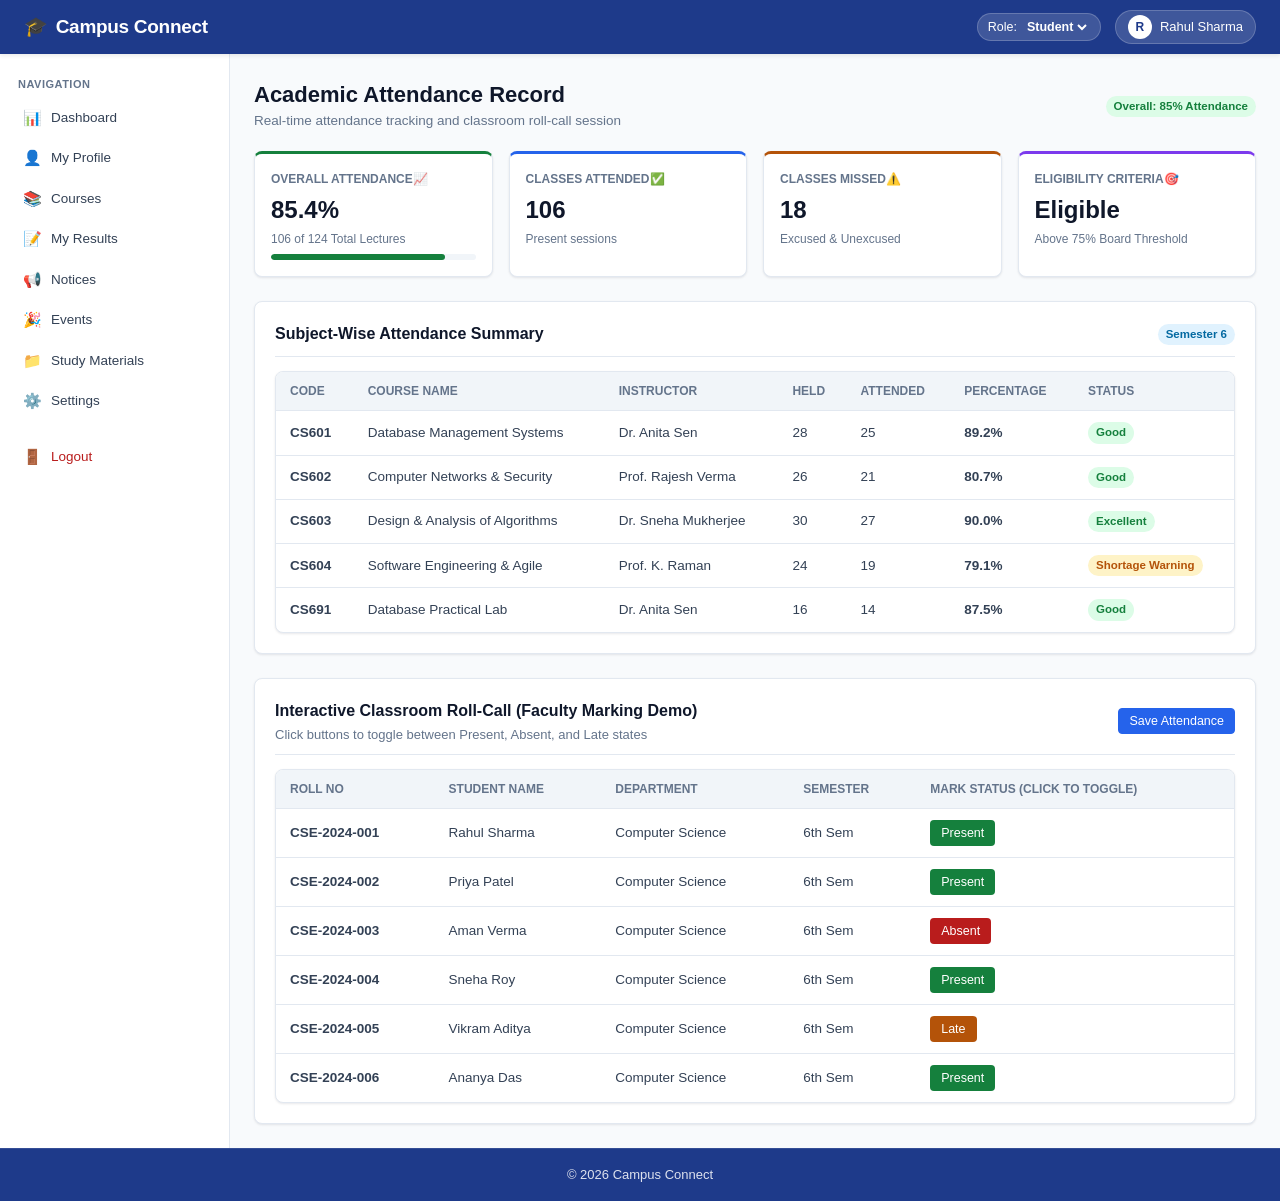
==== attendance.html @ 81082ef9 "Campus Connect 50% Frontend" ====
<!DOCTYPE html>
<html lang="en">
<head>
  <meta charset="UTF-8">
  <meta name="viewport" content="width=device-width, initial-scale=1.0">
  <title>Attendance - Campus Connect</title>
  <link rel="stylesheet" href="css/style.css?v=50">
</head>
<body>

  <!-- Topbar -->
  <header class="topbar">
    <div class="brand-wrap">
      <span class="menu-btn" id="menuBtn">&#9776;</span>
      <a href="dashboard.html" class="logo">
        <span>🎓</span>
        <span>Campus Connect</span>
      </a>
    </div>

    <div class="topbar-actions">
      <div class="role-switch-box">
        <span>Role:</span>
        <select id="globalRoleSelect">
          <option value="student">Student</option>
          <option value="faculty">Faculty</option>
          <option value="admin">Admin</option>
        </select>
      </div>

      <a href="profile.html" class="user-chip">
        <div class="user-avatar-mini" id="topbarAvatar">R</div>
        <span id="topbarUserName">Rahul Sharma</span>
      </a>
    </div>
  </header>

  <div class="dashboard-wrap">
    
    <!-- Mobile Drawer Overlay -->
    <div class="sidebar-overlay" id="sidebarOverlay"></div>

    <!-- Sidebar -->
    <aside class="sidebar" id="sidebar">
      <div class="sidebar-heading">Navigation</div>
      <nav class="sidebar-nav" id="sidebarNav"></nav>
    </aside>

    <!-- Main Content -->
    <main class="main-content">
      <div class="page-header">
        <div>
          <h2>Academic Attendance Record</h2>
          <p>Real-time attendance tracking and classroom roll-call session</p>
        </div>
        <div class="page-actions">
          <span class="badge badge-success" id="presentCountDisplay">Overall: 85% Attendance</span>
        </div>
      </div>

      <!-- Student Attendance Overview Cards -->
      <div class="card-grid" style="margin-bottom: 24px;">
        <div class="stat-card stat-green">
          <div class="stat-card-header"><span class="stat-card-title">Overall Attendance</span><span class="stat-card-icon">📈</span></div>
          <div class="stat-card-value">85.4%</div>
          <div class="stat-card-desc">106 of 124 Total Lectures</div>
          <div class="progress-bar-bg"><div class="progress-bar-fill progress-green" style="width: 85%;"></div></div>
        </div>

        <div class="stat-card">
          <div class="stat-card-header"><span class="stat-card-title">Classes Attended</span><span class="stat-card-icon">✅</span></div>
          <div class="stat-card-value">106</div>
          <div class="stat-card-desc">Present sessions</div>
        </div>

        <div class="stat-card stat-amber">
          <div class="stat-card-header"><span class="stat-card-title">Classes Missed</span><span class="stat-card-icon">⚠️</span></div>
          <div class="stat-card-value">18</div>
          <div class="stat-card-desc">Excused & Unexcused</div>
        </div>

        <div class="stat-card stat-purple">
          <div class="stat-card-header"><span class="stat-card-title">Eligibility Criteria</span><span class="stat-card-icon">🎯</span></div>
          <div class="stat-card-value">Eligible</div>
          <div class="stat-card-desc">Above 75% Board Threshold</div>
        </div>
      </div>

      <!-- Subject-Wise Breakdown Table -->
      <div class="card" style="margin-bottom: 24px;">
        <div class="card-header-row">
          <h3>Subject-Wise Attendance Summary</h3>
          <span class="badge badge-info">Semester 6</span>
        </div>

        <div class="table-container">
          <table class="data-table">
            <thead>
              <tr>
                <th>Code</th>
                <th>Course Name</th>
                <th>Instructor</th>
                <th>Held</th>
                <th>Attended</th>
                <th>Percentage</th>
                <th>Status</th>
              </tr>
            </thead>
            <tbody>
              <tr>
                <td><strong>CS601</strong></td>
                <td>Database Management Systems</td>
                <td>Dr. Anita Sen</td>
                <td>28</td>
                <td>25</td>
                <td><strong>89.2%</strong></td>
                <td><span class="badge badge-success">Good</span></td>
              </tr>
              <tr>
                <td><strong>CS602</strong></td>
                <td>Computer Networks & Security</td>
                <td>Prof. Rajesh Verma</td>
                <td>26</td>
                <td>21</td>
                <td><strong>80.7%</strong></td>
                <td><span class="badge badge-success">Good</span></td>
              </tr>
              <tr>
                <td><strong>CS603</strong></td>
                <td>Design & Analysis of Algorithms</td>
                <td>Dr. Sneha Mukherjee</td>
                <td>30</td>
                <td>27</td>
                <td><strong>90.0%</strong></td>
                <td><span class="badge badge-success">Excellent</span></td>
              </tr>
              <tr>
                <td><strong>CS604</strong></td>
                <td>Software Engineering & Agile</td>
                <td>Prof. K. Raman</td>
                <td>24</td>
                <td>19</td>
                <td><strong>79.1%</strong></td>
                <td><span class="badge badge-warning">Shortage Warning</span></td>
              </tr>
              <tr>
                <td><strong>CS691</strong></td>
                <td>Database Practical Lab</td>
                <td>Dr. Anita Sen</td>
                <td>16</td>
                <td>14</td>
                <td><strong>87.5%</strong></td>
                <td><span class="badge badge-success">Good</span></td>
              </tr>
            </tbody>
          </table>
        </div>
      </div>

      <!-- Interactive Faculty Roll-Call Demo Section -->
      <div class="card">
        <div class="card-header-row">
          <div>
            <h3>Interactive Classroom Roll-Call (Faculty Marking Demo)</h3>
            <p style="font-size: 13px; color: var(--text-muted); margin-top: 2px;">Click buttons to toggle between Present, Absent, and Late states</p>
          </div>
          <button class="btn btn-primary btn-sm" onclick="alert('Attendance saved successfully for CS601!')">Save Attendance</button>
        </div>

        <div class="table-container">
          <table class="data-table">
            <thead>
              <tr>
                <th>Roll No</th>
                <th>Student Name</th>
                <th>Department</th>
                <th>Semester</th>
                <th>Mark Status (Click to Toggle)</th>
              </tr>
            </thead>
            <tbody>
              <tr>
                <td><strong>CSE-2024-001</strong></td>
                <td>Rahul Sharma</td>
                <td>Computer Science</td>
                <td>6th Sem</td>
                <td><button type="button" class="btn btn-sm btn-success attend-toggle">Present</button></td>
              </tr>
              <tr>
                <td><strong>CSE-2024-002</strong></td>
                <td>Priya Patel</td>
                <td>Computer Science</td>
                <td>6th Sem</td>
                <td><button type="button" class="btn btn-sm btn-success attend-toggle">Present</button></td>
              </tr>
              <tr>
                <td><strong>CSE-2024-003</strong></td>
                <td>Aman Verma</td>
                <td>Computer Science</td>
                <td>6th Sem</td>
                <td><button type="button" class="btn btn-sm btn-danger attend-toggle">Absent</button></td>
              </tr>
              <tr>
                <td><strong>CSE-2024-004</strong></td>
                <td>Sneha Roy</td>
                <td>Computer Science</td>
                <td>6th Sem</td>
                <td><button type="button" class="btn btn-sm btn-success attend-toggle">Present</button></td>
              </tr>
              <tr>
                <td><strong>CSE-2024-005</strong></td>
                <td>Vikram Aditya</td>
                <td>Computer Science</td>
                <td>6th Sem</td>
                <td><button type="button" class="btn btn-sm btn-warning attend-toggle">Late</button></td>
              </tr>
              <tr>
                <td><strong>CSE-2024-006</strong></td>
                <td>Ananya Das</td>
                <td>Computer Science</td>
                <td>6th Sem</td>
                <td><button type="button" class="btn btn-sm btn-success attend-toggle">Present</button></td>
              </tr>
            </tbody>
          </table>
        </div>
      </div>

    </main>
  </div>

  <!-- Footer -->
  <footer class="footer">
    <p>&copy; 2026 Campus Connect</p>
  </footer>

  <script src="js/script.js?v=50"></script>
</body>
</html>
---- css/style.css ----
/* =========================================================
   Campus Connect - College Portal Stylesheet
   Clean, modern, professional engineering mini-project UI.
   ========================================================= */

:root {
  --primary: #1e3a8a;        /* Deep Academic Navy */
  --primary-hover: #172554;  /* Darker Navy */
  --primary-light: #eff6ff;  /* Soft Blue Background Tint */
  --accent: #2563eb;         /* Clean Royal Blue Accent */
  --accent-hover: #1d4ed8;   /* Darker Blue */
  
  --bg-page: #f8fafc;        /* Slate 50 Neutral Background */
  --bg-card: #ffffff;        /* Pure White Card */
  --bg-subtle: #f1f5f9;      /* Slate 100 Background */
  
  --text-main: #0f172a;      /* Dark Slate Heading */
  --text-body: #334155;      /* Slate 700 Body Text */
  --text-muted: #64748b;     /* Slate 500 Subtitle / Label */
  
  --border: #e2e8f0;         /* Slate 200 Border */
  --border-focus: #3b82f6;   /* Focus Outline */
  
  --success: #15803d;        /* Forest Green */
  --success-bg: #dcfce7;     /* Light Green */
  --warning: #b45309;        /* Amber Orange */
  --warning-bg: #fef3c7;     /* Light Amber */
  --danger: #b91c1c;         /* Crimson Red */
  --danger-bg: #fee2e2;      /* Light Red */
  --info: #0369a1;           /* Ocean Blue */
  --info-bg: #e0f2fe;        /* Light Ocean */
  
  --radius-sm: 4px;
  --radius-md: 8px;
  --radius-lg: 12px;
  --radius-full: 9999px;
  
  --shadow-sm: 0 1px 3px rgba(15, 23, 42, 0.06), 0 1px 2px rgba(15, 23, 42, 0.04);
  --shadow-md: 0 4px 6px -1px rgba(15, 23, 42, 0.08), 0 2px 4px -2px rgba(15, 23, 42, 0.04);
}

/* Base Reset & Typography */
* {
  margin: 0;
  padding: 0;
  box-sizing: border-box;
  font-family: -apple-system, BlinkMacSystemFont, "Segoe UI", Roboto, "Helvetica Neue", Arial, sans-serif;
}

body {
  background-color: var(--bg-page);
  color: var(--text-body);
  line-height: 1.5;
  min-height: 100vh;
  display: flex;
  flex-direction: column;
  -webkit-font-smoothing: antialiased;
}

a {
  text-decoration: none;
  color: inherit;
}

/* =========================================================
   Topbar / Header
   ========================================================= */
.topbar {
  background-color: var(--primary);
  color: #ffffff;
  padding: 10px 24px;
  display: flex;
  align-items: center;
  justify-content: space-between;
  position: sticky;
  top: 0;
  z-index: 50;
  box-shadow: 0 2px 4px rgba(0, 0, 0, 0.08);
}

.brand-wrap,
.topbar-actions {
  display: flex;
  align-items: center;
  gap: 14px;
}

.logo {
  font-size: 19px;
  font-weight: 700;
  color: #ffffff;
  display: flex;
  align-items: center;
  gap: 8px;
  letter-spacing: -0.3px;
}

.logo-badge {
  font-size: 11px;
  font-weight: 600;
  background-color: rgba(255, 255, 255, 0.2);
  padding: 2px 8px;
  border-radius: var(--radius-full);
}

.menu-btn {
  font-size: 18px;
  cursor: pointer;
  display: none;
  background: rgba(255, 255, 255, 0.15);
  border: 1px solid rgba(255, 255, 255, 0.25);
  border-radius: var(--radius-sm);
  padding: 3px 8px;
  color: #ffffff;
  user-select: none;
}

.role-switch-box {
  display: flex;
  align-items: center;
  gap: 6px;
  background-color: rgba(255, 255, 255, 0.15);
  padding: 4px 10px;
  border-radius: var(--radius-full);
  font-size: 12.5px;
  border: 1px solid rgba(255, 255, 255, 0.2);
}

.role-switch-box select {
  background: transparent;
  color: #ffffff;
  border: none;
  font-weight: 600;
  cursor: pointer;
  outline: none;
  font-size: 12.5px;
}

.role-switch-box select option {
  color: var(--text-main);
  background: #ffffff;
}

.user-chip {
  display: flex;
  align-items: center;
  gap: 8px;
  background-color: rgba(255, 255, 255, 0.15);
  padding: 4px 12px;
  border-radius: var(--radius-full);
  font-size: 13px;
  border: 1px solid rgba(255, 255, 255, 0.2);
  transition: background-color 0.2s;
}

.user-chip:hover {
  background-color: rgba(255, 255, 255, 0.25);
}

.user-avatar-mini {
  width: 24px;
  height: 24px;
  background-color: #ffffff;
  color: var(--primary);
  border-radius: var(--radius-full);
  display: flex;
  align-items: center;
  justify-content: center;
  font-weight: 700;
  font-size: 12px;
}

/* =========================================================
   Buttons
   ========================================================= */
.btn {
  display: inline-flex;
  align-items: center;
  justify-content: center;
  gap: 6px;
  padding: 8px 16px;
  border-radius: var(--radius-sm);
  border: 1px solid transparent;
  font-size: 13.5px;
  font-weight: 500;
  cursor: pointer;
  transition: all 0.15s ease;
  user-select: none;
}

.btn:active {
  transform: translateY(1px);
}

.btn-primary,
.btn-filled {
  background-color: var(--accent);
  color: #ffffff;
  border-color: var(--accent);
}

.btn-primary:hover,
.btn-filled:hover {
  background-color: var(--accent-hover);
  border-color: var(--accent-hover);
}

.btn-secondary {
  background-color: var(--bg-subtle);
  color: var(--text-main);
  border: 1px solid var(--border);
}

.btn-secondary:hover {
  background-color: #e2e8f0;
  border-color: #cbd5e1;
}

.btn-outline {
  background: transparent;
  color: #ffffff;
  border: 1px solid rgba(255, 255, 255, 0.8);
}

.btn-outline:hover {
  background-color: #ffffff;
  color: var(--primary);
}

.btn-sm {
  padding: 5px 10px;
  font-size: 12.5px;
}

.btn-success { background-color: var(--success); color: #ffffff; }
.btn-success:hover { background-color: #166534; }

.btn-danger { background-color: var(--danger); color: #ffffff; }
.btn-danger:hover { background-color: #991b1b; }

.btn-warning { background-color: var(--warning); color: #ffffff; }
.btn-warning:hover { background-color: #92400e; }

.full-width {
  width: 100%;
}

/* =========================================================
   Home / Landing Page
   ========================================================= */
.hero {
  text-align: center;
  padding: 48px 20px 40px;
  background: linear-gradient(180deg, #e0f2fe 0%, #f8fafc 100%);
  border-bottom: 1px solid var(--border);
}

.hero-pill {
  display: inline-block;
  background-color: #dbeafe;
  color: var(--primary);
  font-size: 12px;
  font-weight: 600;
  padding: 3px 12px;
  border-radius: var(--radius-full);
  margin-bottom: 12px;
  border: 1px solid #bfdbfe;
}

.hero h2 {
  font-size: 32px;
  color: var(--primary);
  font-weight: 700;
  margin-bottom: 8px;
  letter-spacing: -0.5px;
}

.hero p {
  max-width: 620px;
  margin: 0 auto 20px auto;
  color: var(--text-muted);
  font-size: 15px;
}

.hero-btns {
  display: flex;
  gap: 12px;
  justify-content: center;
  margin-bottom: 28px;
}

.stats-strip {
  display: flex;
  justify-content: center;
  gap: 36px;
  padding-top: 20px;
  border-top: 1px solid #cbd5e1;
  flex-wrap: wrap;
}

.stat-item {
  text-align: center;
}

.stat-number {
  font-size: 22px;
  font-weight: 700;
  color: var(--primary);
}

.stat-label {
  font-size: 12.5px;
  color: var(--text-muted);
}

.home-section {
  max-width: 1080px;
  margin: 0 auto;
  padding: 36px 20px;
}

.section-title {
  text-align: center;
  margin-bottom: 24px;
}

.section-title h3 {
  font-size: 22px;
  color: var(--primary);
  font-weight: 700;
  margin-bottom: 4px;
}

.section-title p {
  color: var(--text-muted);
  font-size: 14px;
}

/* =========================================================
   Grids & Cards
   ========================================================= */
.grid-2 { display: grid; grid-template-columns: repeat(2, 1fr); gap: 20px; }
.grid-3 { display: grid; grid-template-columns: repeat(3, 1fr); gap: 20px; }
.grid-4 { display: grid; grid-template-columns: repeat(4, 1fr); gap: 16px; }

.card,
.feature-card,
.role-card {
  background-color: var(--bg-card);
  padding: 20px;
  border-radius: var(--radius-md);
  border: 1px solid var(--border);
  box-shadow: var(--shadow-sm);
  display: flex;
  flex-direction: column;
  justify-content: space-between;
  transition: border-color 0.2s, box-shadow 0.2s;
}

.card:hover,
.feature-card:hover,
.role-card:hover {
  border-color: #cbd5e1;
  box-shadow: var(--shadow-md);
}

.feature-icon {
  width: 38px;
  height: 38px;
  background-color: var(--primary-light);
  color: var(--accent);
  border-radius: var(--radius-sm);
  display: flex;
  align-items: center;
  justify-content: center;
  font-size: 18px;
  margin-bottom: 12px;
}

.feature-card h4 {
  font-size: 16px;
  color: var(--text-main);
  margin-bottom: 6px;
  font-weight: 600;
}

.feature-card p,
.role-card p {
  font-size: 13.5px;
  color: var(--text-muted);
  line-height: 1.5;
}

.role-card {
  text-align: center;
}

.role-card h4 {
  font-size: 17px;
  color: var(--text-main);
  margin-bottom: 6px;
  font-weight: 600;
}

.role-card p {
  margin-bottom: 16px;
}

.role-badge-tag {
  display: inline-block;
  padding: 2px 8px;
  font-size: 11px;
  font-weight: 600;
  border-radius: var(--radius-full);
  margin-bottom: 10px;
}

.tag-student { background-color: #dbeafe; color: #1e40af; }
.tag-faculty { background-color: var(--success-bg); color: var(--success); }
.tag-admin { background-color: var(--warning-bg); color: var(--warning); }

/* =========================================================
   Dashboard & Portal Layout
   ========================================================= */
.dashboard-wrap {
  display: flex;
  flex: 1;
}

/* Sidebar */
.sidebar {
  width: 230px;
  background-color: var(--bg-card);
  border-right: 1px solid var(--border);
  padding: 16px 0;
  display: flex;
  flex-direction: column;
  flex-shrink: 0;
}

.sidebar-heading {
  font-size: 11px;
  text-transform: uppercase;
  color: var(--text-muted);
  font-weight: 700;
  padding: 6px 18px;
  letter-spacing: 0.5px;
}

.sidebar-nav {
  display: flex;
  flex-direction: column;
  gap: 2px;
  padding: 0 8px;
}

.sidebar a {
  padding: 8px 12px;
  border-radius: var(--radius-sm);
  display: flex;
  align-items: center;
  gap: 10px;
  font-size: 13.5px;
  color: var(--text-body);
  font-weight: 500;
  border-left: 3px solid transparent;
  transition: all 0.15s ease;
}

.sidebar a:hover {
  background-color: var(--bg-subtle);
  color: var(--primary);
  padding-left: 14px;
}

.sidebar a.active {
  background-color: var(--primary-light);
  color: var(--primary);
  font-weight: 600;
  border-left-color: var(--accent);
  padding-left: 14px;
}

.sidebar-icon {
  font-size: 15px;
  width: 18px;
  text-align: center;
}

.sidebar-overlay {
  display: none;
  position: fixed;
  inset: 0;
  background: rgba(15, 23, 42, 0.45);
  backdrop-filter: blur(1px);
  z-index: 45;
}

.sidebar-overlay.active {
  display: block;
}

/* Main Content Area */
.main-content {
  flex: 1;
  padding: 24px;
  max-width: 1200px;
  margin: 0 auto;
  width: 100%;
}

.page-header {
  display: flex;
  justify-content: space-between;
  align-items: center;
  margin-bottom: 20px;
  flex-wrap: wrap;
  gap: 10px;
}

.page-header h2 {
  font-size: 22px;
  color: var(--text-main);
  font-weight: 700;
}

.page-header p {
  font-size: 13.5px;
  color: var(--text-muted);
}

/* Welcome Banner */
.welcome-banner {
  background: linear-gradient(135deg, var(--primary) 0%, #2563eb 100%);
  color: #ffffff;
  padding: 20px 24px;
  border-radius: var(--radius-md);
  margin-bottom: 20px;
  display: flex;
  justify-content: space-between;
  align-items: center;
  flex-wrap: wrap;
  gap: 12px;
  box-shadow: var(--shadow-sm);
}

.welcome-text h3 {
  font-size: 20px;
  font-weight: 700;
  margin-bottom: 2px;
}

.welcome-text p {
  font-size: 13.5px;
  opacity: 0.9;
}

.welcome-meta {
  display: flex;
  gap: 14px;
  background: rgba(255, 255, 255, 0.18);
  padding: 8px 14px;
  border-radius: var(--radius-sm);
  font-size: 12.5px;
}

/* Stat Cards */
.card-grid {
  display: grid;
  grid-template-columns: repeat(4, 1fr);
  gap: 16px;
  margin-bottom: 20px;
}

.stat-card {
  background-color: var(--bg-card);
  padding: 16px;
  border-radius: var(--radius-md);
  border: 1px solid var(--border);
  border-top: 3px solid var(--accent);
  box-shadow: var(--shadow-sm);
}

.stat-card.stat-green { border-top-color: var(--success); }
.stat-card.stat-amber { border-top-color: var(--warning); }
.stat-card.stat-purple { border-top-color: #7c3aed; }

.stat-card-header {
  font-size: 12px;
  color: var(--text-muted);
  font-weight: 600;
  text-transform: uppercase;
}

.stat-card-value {
  font-size: 24px;
  font-weight: 700;
  color: var(--text-main);
  margin: 4px 0 2px;
}

.stat-card-desc {
  font-size: 12px;
  color: var(--text-muted);
}

.card-header-row {
  display: flex;
  justify-content: space-between;
  align-items: center;
  margin-bottom: 14px;
  padding-bottom: 10px;
  border-bottom: 1px solid var(--border);
}

.card-header-row h3 {
  font-size: 16px;
  font-weight: 700;
  color: var(--text-main);
}

/* Badges */
.badge {
  display: inline-flex;
  align-items: center;
  padding: 2px 8px;
  border-radius: var(--radius-full);
  font-size: 11.5px;
  font-weight: 600;
}

.badge-primary { background-color: var(--primary-light); color: var(--accent); }
.badge-success { background-color: var(--success-bg); color: var(--success); }
.badge-warning { background-color: var(--warning-bg); color: var(--warning); }
.badge-danger { background-color: var(--danger-bg); color: var(--danger); }
.badge-info { background-color: var(--info-bg); color: var(--info); }
.badge-secondary { background-color: var(--bg-subtle); color: var(--text-muted); }

/* List Items (Notices, Events, Schedule) */
.item-list {
  display: flex;
  flex-direction: column;
  gap: 10px;
}

.list-item {
  padding: 10px 12px;
  border-radius: var(--radius-sm);
  background-color: var(--bg-page);
  border: 1px solid var(--border);
  display: flex;
  justify-content: space-between;
  align-items: center;
  transition: all 0.15s;
}

.list-item:hover {
  background-color: var(--bg-card);
  border-color: #cbd5e1;
}

.list-item-main h4 {
  font-size: 14px;
  font-weight: 600;
  color: var(--text-main);
  margin-bottom: 2px;
}

.list-item-main p {
  font-size: 12.5px;
  color: var(--text-muted);
}

.list-item-date {
  font-size: 11.5px;
  color: var(--text-muted);
  flex-shrink: 0;
  margin-left: 10px;
}

/* =========================================================
   Tables
   ========================================================= */
.table-container {
  background-color: var(--bg-card);
  border-radius: var(--radius-md);
  border: 1px solid var(--border);
  box-shadow: var(--shadow-sm);
  overflow-x: auto;
}

.data-table {
  width: 100%;
  border-collapse: collapse;
  font-size: 13.5px;
}

.data-table th {
  background-color: var(--bg-subtle);
  padding: 10px 14px;
  color: var(--text-muted);
  font-size: 12px;
  font-weight: 600;
  text-transform: uppercase;
  border-bottom: 1px solid var(--border);
  text-align: left;
}

.data-table td {
  padding: 11px 14px;
  border-bottom: 1px solid var(--border);
  color: var(--text-body);
}

.data-table tbody tr:hover {
  background-color: var(--primary-light);
}

.data-table tbody tr:last-child td {
  border-bottom: none;
}

/* Filter & Search Bar */
.filter-bar {
  display: flex;
  gap: 10px;
  align-items: center;
  margin-bottom: 16px;
  flex-wrap: wrap;
}

.search-input-wrap {
  position: relative;
  flex: 1;
  min-width: 200px;
}

.search-input-wrap input {
  width: 100%;
  padding: 8px 10px 8px 32px;
  border: 1px solid var(--border);
  border-radius: var(--radius-sm);
  font-size: 13.5px;
  outline: none;
  background-color: var(--bg-card);
}

.search-input-wrap input:focus {
  border-color: var(--border-focus);
  box-shadow: 0 0 0 3px rgba(37, 99, 235, 0.1);
}

.search-icon {
  position: absolute;
  left: 10px;
  top: 50%;
  transform: translateY(-50%);
  color: var(--text-muted);
  font-size: 13px;
}

/* =========================================================
   Forms & Authentication
   ========================================================= */
.form-section {
  display: flex;
  justify-content: center;
  align-items: center;
  padding: 40px 20px;
  flex: 1;
}

.form-box {
  background-color: var(--bg-card);
  padding: 28px;
  border-radius: var(--radius-lg);
  border: 1px solid var(--border);
  box-shadow: var(--shadow-md);
  width: 100%;
  max-width: 420px;
}

.form-header {
  text-align: center;
  margin-bottom: 18px;
}

.form-header h2 {
  font-size: 22px;
  font-weight: 700;
  color: var(--primary);
}

.form-header p {
  font-size: 13.5px;
  color: var(--text-muted);
}

.role-tabs {
  display: flex;
  background-color: var(--bg-subtle);
  padding: 3px;
  border-radius: var(--radius-sm);
  margin-bottom: 16px;
  border: 1px solid var(--border);
}

.role-tab {
  flex: 1;
  text-align: center;
  padding: 7px 4px;
  font-size: 12.5px;
  font-weight: 600;
  color: var(--text-muted);
  border-radius: var(--radius-sm);
  cursor: pointer;
  transition: all 0.15s;
}

.role-tab.active {
  background-color: var(--bg-card);
  color: var(--accent);
  box-shadow: var(--shadow-sm);
}

.form-group {
  margin-bottom: 14px;
}

.form-group label {
  display: block;
  font-size: 13px;
  font-weight: 600;
  margin-bottom: 4px;
  color: var(--text-main);
}

.form-input,
.form-select,
.form-box input,
.form-box select {
  width: 100%;
  padding: 9px 10px;
  border: 1px solid var(--border);
  border-radius: var(--radius-sm);
  font-size: 13.5px;
  background-color: var(--bg-card);
  color: var(--text-main);
  outline: none;
  transition: border-color 0.15s, box-shadow 0.15s;
}

.form-input:focus,
.form-select:focus,
.form-box input:focus,
.form-box select:focus {
  border-color: var(--border-focus);
  box-shadow: 0 0 0 3px rgba(37, 99, 235, 0.1);
}

.password-box {
  position: relative;
}

.toggle-pass {
  position: absolute;
  right: 10px;
  top: 50%;
  transform: translateY(-50%);
  font-size: 12px;
  color: var(--accent);
  cursor: pointer;
  font-weight: 600;
  user-select: none;
}

.demo-credentials-box {
  background-color: var(--bg-subtle);
  border: 1px dashed var(--border);
  border-radius: var(--radius-sm);
  padding: 8px 10px;
  margin-top: 12px;
  font-size: 11.5px;
  color: var(--text-muted);
}

.demo-btn-row {
  display: flex;
  gap: 4px;
  margin-top: 6px;
}

.demo-badge-btn {
  background-color: var(--bg-card);
  border: 1px solid var(--border);
  padding: 2px 8px;
  border-radius: var(--radius-sm);
  font-size: 11px;
  cursor: pointer;
  color: var(--accent);
  font-weight: 500;
}

.demo-badge-btn:hover {
  background-color: var(--primary-light);
}

.error-msg { color: var(--danger); font-size: 12.5px; margin-top: 6px; }
.success-msg { color: var(--success); font-size: 12.5px; margin-top: 6px; }
.link-text { text-align: center; margin-top: 14px; font-size: 13px; color: var(--text-muted); }
.link-text a { color: var(--accent); font-weight: 600; }

/* =========================================================
   Profile Page
   ========================================================= */
.profile-grid {
  display: grid;
  grid-template-columns: 280px 1fr;
  gap: 20px;
}

.profile-card {
  background-color: var(--bg-card);
  padding: 24px;
  border-radius: var(--radius-md);
  border: 1px solid var(--border);
  box-shadow: var(--shadow-sm);
  text-align: center;
}

.profile-pic {
  width: 100px;
  height: 100px;
  border-radius: var(--radius-full);
  object-fit: cover;
  border: 3px solid var(--primary-light);
  margin-bottom: 10px;
}

.profile-name {
  font-size: 18px;
  font-weight: 700;
  margin-bottom: 4px;
  color: var(--text-main);
}

.profile-detail-row {
  display: flex;
  justify-content: space-between;
  padding: 7px 0;
  border-bottom: 1px solid var(--border);
  font-size: 13px;
}

.profile-detail-row:last-child {
  border-bottom: none;
}

.profile-detail-label {
  color: var(--text-muted);
}

.profile-detail-val {
  font-weight: 600;
  color: var(--text-main);
}

/* =========================================================
   Modals
   ========================================================= */
.modal-overlay {
  display: none;
  position: fixed;
  inset: 0;
  background: rgba(15, 23, 42, 0.45);
  backdrop-filter: blur(1px);
  z-index: 60;
  align-items: center;
  justify-content: center;
  padding: 16px;
}

.modal-overlay.active {
  display: flex;
}

.modal-box {
  background-color: var(--bg-card);
  width: 100%;
  max-width: 460px;
  border-radius: var(--radius-md);
  border: 1px solid var(--border);
  box-shadow: var(--shadow-md);
  overflow: hidden;
}

.modal-header {
  padding: 14px 16px;
  border-bottom: 1px solid var(--border);
  display: flex;
  justify-content: space-between;
  align-items: center;
}

.modal-header h3 {
  font-size: 16px;
  font-weight: 700;
  color: var(--primary);
}

.modal-close {
  cursor: pointer;
  font-size: 18px;
  color: var(--text-muted);
}

.modal-body {
  padding: 16px;
}

.modal-footer {
  padding: 12px 16px;
  border-top: 1px solid var(--border);
  background-color: var(--bg-subtle);
  display: flex;
  justify-content: flex-end;
  gap: 8px;
}

/* Progress bar */
.progress-bar-bg {
  width: 100%;
  height: 6px;
  background-color: var(--bg-subtle);
  border-radius: var(--radius-full);
  overflow: hidden;
  margin-top: 6px;
}

.progress-bar-fill {
  height: 100%;
  background-color: var(--accent);
  border-radius: var(--radius-full);
}

.progress-green { background-color: var(--success); }
.progress-amber { background-color: var(--warning); }

/* =========================================================
   Footer
   ========================================================= */
.footer {
  background-color: var(--primary);
  color: rgba(255, 255, 255, 0.85);
  text-align: center;
  padding: 16px;
  font-size: 13px;
  margin-top: auto;
  border-top: 1px solid rgba(255, 255, 255, 0.1);
}

/* =========================================================
   Responsive Breakpoints
   ========================================================= */
@media (max-width: 900px) {
  .card-grid { grid-template-columns: repeat(2, 1fr); }
  .grid-3, .grid-4 { grid-template-columns: repeat(2, 1fr); }
  .profile-grid { grid-template-columns: 1fr; }
}

@media (max-width: 768px) {
  .menu-btn { display: block; }
  .sidebar {
    position: fixed;
    top: 0;
    left: -240px;
    height: 100vh;
    z-index: 55;
    transition: left 0.25s ease;
    width: 230px;
    box-shadow: 2px 0 8px rgba(0, 0, 0, 0.15);
  }
  .sidebar.open { left: 0; }
  .main-content { padding: 16px; }
  .card-grid, .grid-2, .grid-3, .grid-4 { grid-template-columns: 1fr; }
  .hero h2 { font-size: 24px; }
  .topbar-actions .user-chip span { display: none; }
}
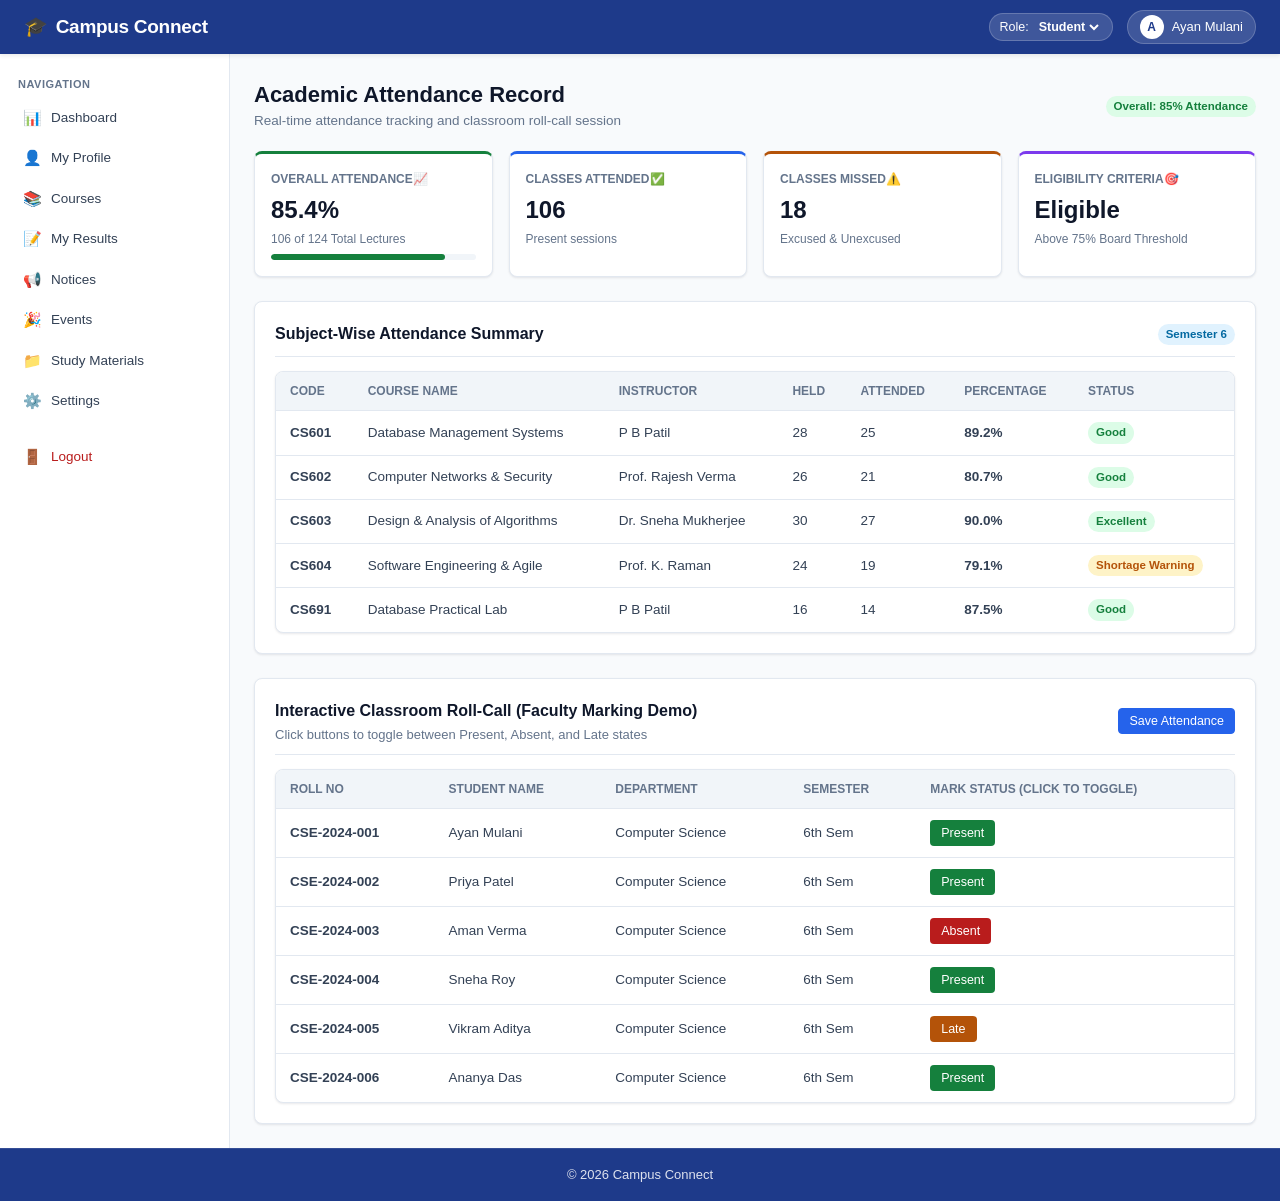
==== commit 9c38a3be: "Update student and faculty profile information with preview screenshots" ====
--- a/attendance.html
+++ b/attendance.html
@@ -29,8 +29,8 @@
       </div>
 
       <a href="profile.html" class="user-chip">
-        <div class="user-avatar-mini" id="topbarAvatar">R</div>
-        <span id="topbarUserName">Rahul Sharma</span>
+        <div class="user-avatar-mini" id="topbarAvatar">A</div>
+        <span id="topbarUserName">Ayan Mulani</span>
       </a>
     </div>
   </header>
@@ -110,7 +110,7 @@
               <tr>
                 <td><strong>CS601</strong></td>
                 <td>Database Management Systems</td>
-                <td>Dr. Anita Sen</td>
+                <td>P B Patil</td>
                 <td>28</td>
                 <td>25</td>
                 <td><strong>89.2%</strong></td>
@@ -146,7 +146,7 @@
               <tr>
                 <td><strong>CS691</strong></td>
                 <td>Database Practical Lab</td>
-                <td>Dr. Anita Sen</td>
+                <td>P B Patil</td>
                 <td>16</td>
                 <td>14</td>
                 <td><strong>87.5%</strong></td>
@@ -181,7 +181,7 @@
             <tbody>
               <tr>
                 <td><strong>CSE-2024-001</strong></td>
-                <td>Rahul Sharma</td>
+                <td>Ayan Mulani</td>
                 <td>Computer Science</td>
                 <td>6th Sem</td>
                 <td><button type="button" class="btn btn-sm btn-success attend-toggle">Present</button></td>
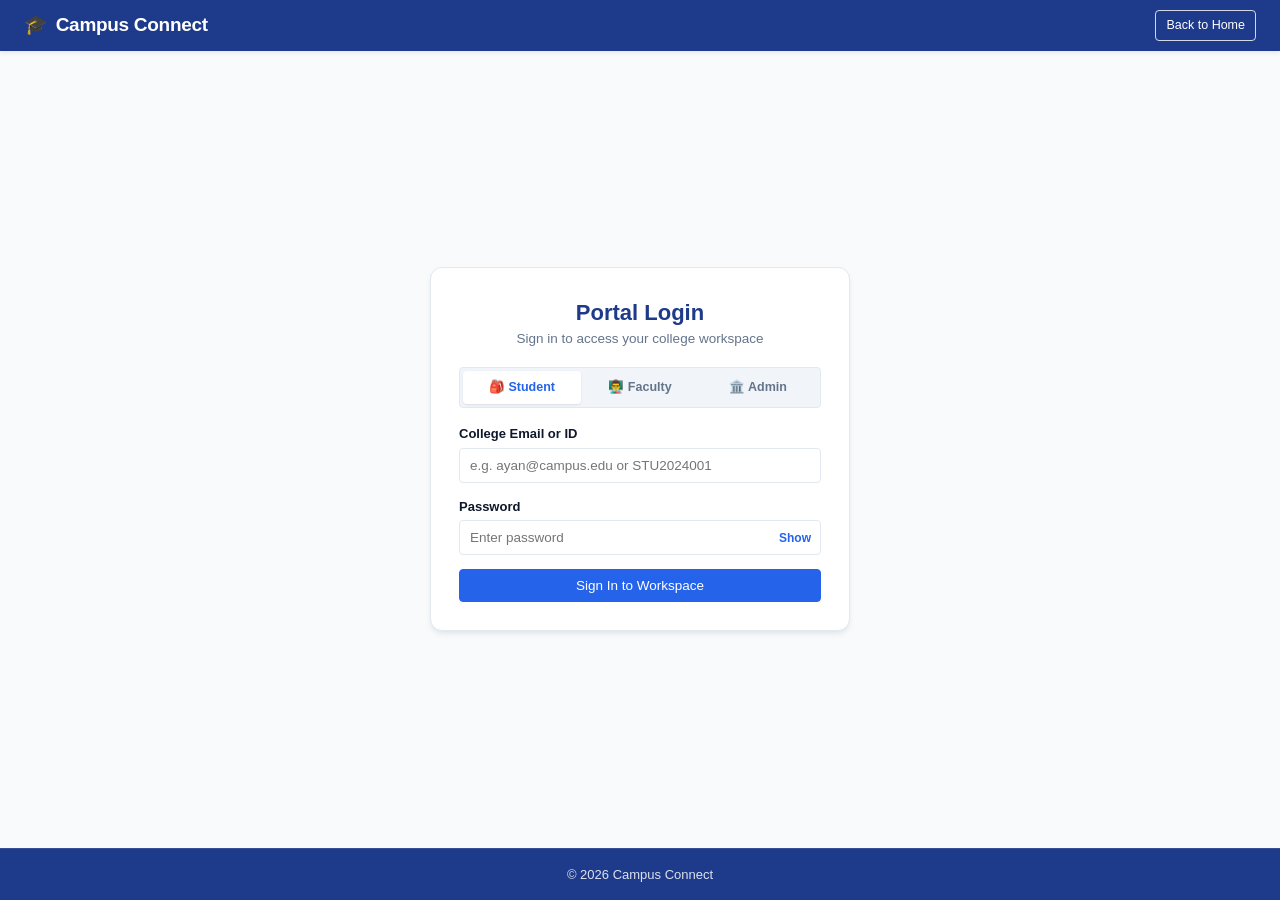
==== commit 1724dcde: "Implement strict Role-Based Access Control and replace name with John Snow" ====
--- a/attendance.html
+++ b/attendance.html
@@ -19,18 +19,13 @@
     </div>
 
     <div class="topbar-actions">
-      <div class="role-switch-box">
-        <span>Role:</span>
-        <select id="globalRoleSelect">
-          <option value="student">Student</option>
-          <option value="faculty">Faculty</option>
-          <option value="admin">Admin</option>
-        </select>
+      <div class="role-badge-box">
+        <span class="badge badge-primary" id="topbarRoleBadge">Student</span>
       </div>
 
       <a href="profile.html" class="user-chip">
         <div class="user-avatar-mini" id="topbarAvatar">A</div>
-        <span id="topbarUserName">Ayan Mulani</span>
+        <span id="topbarUserName">John Snow</span>
       </a>
     </div>
   </header>
@@ -158,13 +153,13 @@
       </div>
 
       <!-- Interactive Faculty Roll-Call Demo Section -->
-      <div class="card">
+      <div class="card" id="facultyRollCallCard">
         <div class="card-header-row">
           <div>
             <h3>Interactive Classroom Roll-Call (Faculty Marking Demo)</h3>
             <p style="font-size: 13px; color: var(--text-muted); margin-top: 2px;">Click buttons to toggle between Present, Absent, and Late states</p>
           </div>
-          <button class="btn btn-primary btn-sm" onclick="alert('Attendance saved successfully for CS601!')">Save Attendance</button>
+          <button class="btn btn-primary btn-sm" id="saveAttendanceBtn" onclick="saveFacultyAttendance()">Save Attendance</button>
         </div>
 
         <div class="table-container">
@@ -181,7 +176,7 @@
             <tbody>
               <tr>
                 <td><strong>CSE-2024-001</strong></td>
-                <td>Ayan Mulani</td>
+                <td>John Snow</td>
                 <td>Computer Science</td>
                 <td>6th Sem</td>
                 <td><button type="button" class="btn btn-sm btn-success attend-toggle">Present</button></td>
